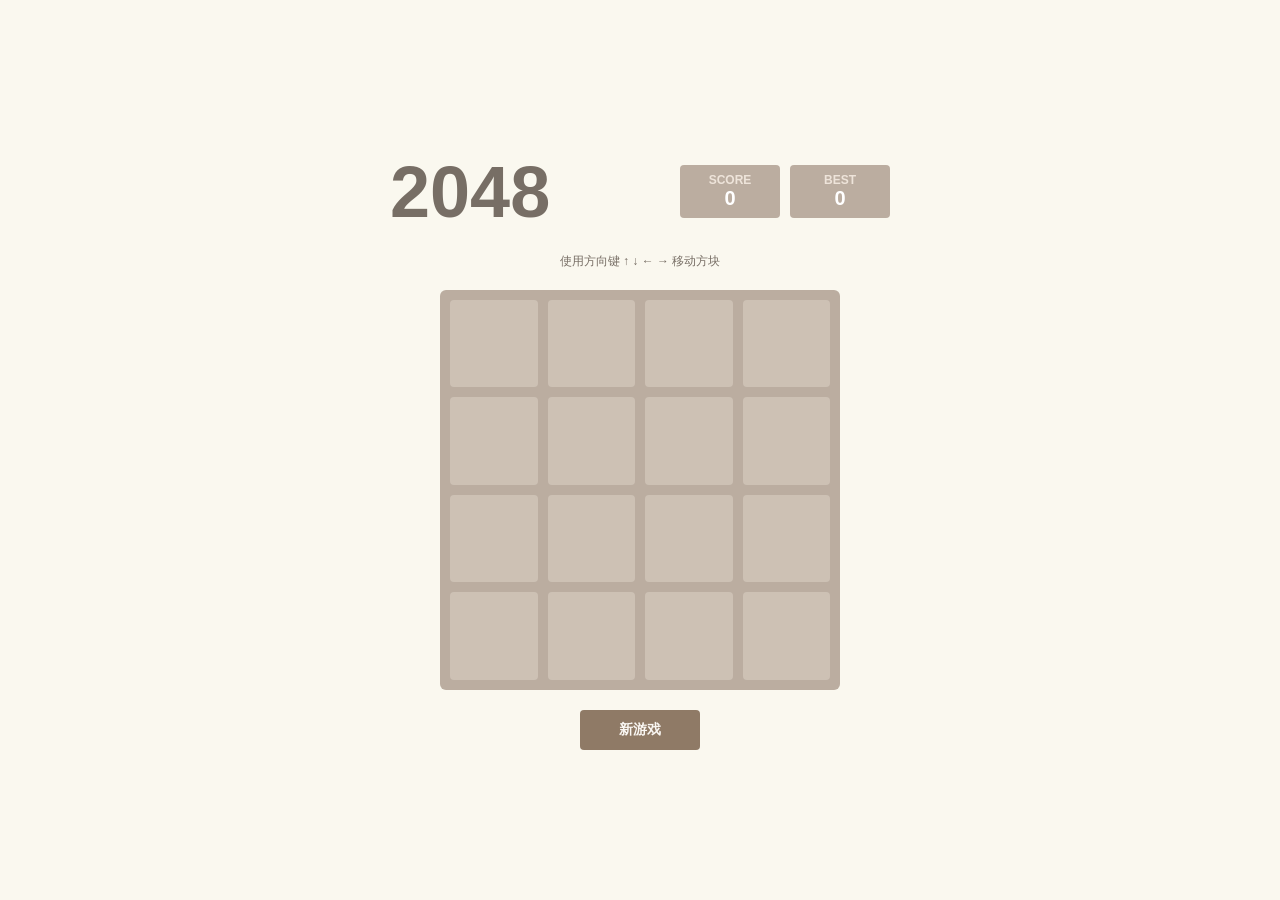
==== index.html @ d7822a84 "feat: 完成2048游戏开发 实现功能： - P0: 4x4网格渲染、方块生成、移动、合并、分数计算、胜负判定、新游戏 - P1: 移动动画、合并动画、分数动画、响应式布局、方块颜色渐变 - P2" ====
<!DOCTYPE html>
<html lang="zh-CN">
<head>
    <meta charset="UTF-8">
    <meta name="viewport" content="width=device-width, initial-scale=1.0">
    <title>2048 游戏</title>
    <link rel="stylesheet" href="css/style.css">
</head>
<body>
    <div class="container">
        <!-- 标题区域 -->
        <header class="header">
            <h1 class="title">2048</h1>
            <div class="scores">
                <div class="score-box">
                    <div class="score-label">SCORE</div>
                    <div class="score-value" id="current-score">0</div>
                </div>
                <div class="score-box">
                    <div class="score-label">BEST</div>
                    <div class="score-value" id="best-score">0</div>
                </div>
            </div>
        </header>

        <!-- 操作提示 -->
        <p class="instructions" id="instructions">使用方向键 ↑ ↓ ← → 移动方块</p>

        <!-- 游戏网格区域 -->
        <div class="game-container" id="game-container">
            <div class="grid-background" id="grid-background">
                <!-- 16个空格格子 -->
            </div>
            <div class="tile-container" id="tile-container">
                <!-- 动态生成的方块 -->
            </div>
        </div>

        <!-- 新游戏按钮 -->
        <button class="new-game-btn" id="new-game-btn">新游戏</button>
    </div>

    <!-- 胜利遮罩层 -->
    <div class="game-overlay" id="win-overlay">
        <div class="overlay-content">
            <h2>恭喜！你赢了！</h2>
            <div class="overlay-buttons">
                <button class="overlay-btn" id="retry-btn">再来一局</button>
                <button class="overlay-btn continue-btn" id="continue-btn">继续游戏</button>
            </div>
        </div>
    </div>

    <!-- 失败遮罩层 -->
    <div class="game-overlay" id="gameover-overlay">
        <div class="overlay-content">
            <h2>游戏结束！</h2>
            <p class="final-score">最终得分：<span id="final-score">0</span></p>
            <button class="overlay-btn" id="restart-btn">重新开始</button>
        </div>
    </div>

    <script src="js/game.js"></script>
</body>
</html>
---- css/style.css ----
/* ==================== 基础样式重置 ==================== */
* {
    margin: 0;
    padding: 0;
    box-sizing: border-box;
}

body {
    font-family: "Clear Sans", "Helvetica Neue", Arial, sans-serif;
    background-color: #faf8ef;
    min-height: 100vh;
    display: flex;
    justify-content: center;
    align-items: center;
    padding: 20px;
}

/* ==================== 容器布局 ==================== */
.container {
    width: 100%;
    max-width: 500px;
    margin: 0 auto;
}

/* ==================== 标题区域 ==================== */
.header {
    display: flex;
    justify-content: space-between;
    align-items: center;
    margin-bottom: 20px;
}

.title {
    font-size: 72px;
    font-weight: bold;
    color: #776e65;
}

/* ==================== 分数显示区域 ==================== */
.scores {
    display: flex;
    gap: 10px;
}

.score-box {
    background-color: #bbada0;
    padding: 8px 16px;
    border-radius: 4px;
    text-align: center;
    min-width: 100px;
}

.score-label {
    font-size: 12px;
    color: #eee4da;
    text-transform: uppercase;
    font-weight: bold;
}

.score-value {
    font-size: 20px;
    color: #ffffff;
    font-weight: bold;
}

/* ==================== 操作提示 ==================== */
.instructions {
    text-align: center;
    font-size: 12px;
    color: #776e65;
    margin-bottom: 20px;
}

/* ==================== 游戏容器 ==================== */
.game-container {
    position: relative;
    width: 400px;
    height: 400px;
    margin: 0 auto 20px;
    background-color: #bbada0;
    border-radius: 6px;
    padding: 10px;
}

/* 网格背景 */
.grid-background {
    display: grid;
    grid-template-columns: repeat(4, 1fr);
    grid-template-rows: repeat(4, 1fr);
    gap: 10px;
    width: 100%;
    height: 100%;
}

/* 背景空格格子 */
.grid-cell {
    background-color: rgba(238, 228, 218, 0.35);
    border-radius: 4px;
}

/* 方块容器 */
.tile-container {
    position: absolute;
    top: 10px;
    left: 10px;
    right: 10px;
    bottom: 10px;
}

/* ==================== 方块样式 ==================== */
.tile {
    position: absolute;
    display: flex;
    justify-content: center;
    align-items: center;
    border-radius: 4px;
    font-weight: bold;
    transition: transform 150ms ease-in-out;
}

/* 方块数字对应的颜色 */
.tile-2 {
    background-color: #eee4da;
    color: #776e65;
    font-size: 48px;
}

.tile-4 {
    background-color: #ede0c8;
    color: #776e65;
    font-size: 48px;
}

.tile-8 {
    background-color: #f2b179;
    color: #f9f6f2;
    font-size: 48px;
}

.tile-16 {
    background-color: #f59563;
    color: #f9f6f2;
    font-size: 44px;
}

.tile-32 {
    background-color: #f67c5f;
    color: #f9f6f2;
    font-size: 44px;
}

.tile-64 {
    background-color: #f65e3b;
    color: #f9f6f2;
    font-size: 44px;
}

.tile-128 {
    background-color: #edcf72;
    color: #f9f6f2;
    font-size: 40px;
}

.tile-256 {
    background-color: #edcc61;
    color: #f9f6f2;
    font-size: 40px;
}

.tile-512 {
    background-color: #edc850;
    color: #f9f6f2;
    font-size: 40px;
}

.tile-1024 {
    background-color: #edc53f;
    color: #f9f6f2;
    font-size: 36px;
}

.tile-2048 {
    background-color: #edc22e;
    color: #f9f6f2;
    font-size: 36px;
}

/* 超过2048的方块 */
.tile-super {
    background-color: #3c3a32;
    color: #f9f6f2;
    font-size: 32px;
}

/* ==================== 方块动画 ==================== */
/* 新方块出现动画 */
@keyframes tile-appear {
    0% {
        opacity: 0;
        transform: scale(0);
    }
    100% {
        opacity: 1;
        transform: scale(1);
    }
}

.tile-new {
    animation: tile-appear 150ms ease-out;
}

/* 方块合并动画 */
@keyframes tile-merge {
    0% {
        transform: scale(1);
    }
    50% {
        transform: scale(1.1);
    }
    100% {
        transform: scale(1);
    }
}

.tile-merged {
    animation: tile-merge 150ms ease-in-out;
}

/* 分数增加动画 */
@keyframes score-pop {
    0% {
        transform: scale(1);
    }
    50% {
        transform: scale(1.2);
    }
    100% {
        transform: scale(1);
    }
}

.score-pop {
    animation: score-pop 150ms ease-in-out;
}

/* ==================== 新游戏按钮 ==================== */
.new-game-btn {
    display: block;
    width: 120px;
    height: 40px;
    margin: 0 auto;
    background-color: #8f7a66;
    color: #f9f6f2;
    border: none;
    border-radius: 4px;
    font-size: 14px;
    font-weight: bold;
    cursor: pointer;
    transition: background-color 0.2s;
}

.new-game-btn:hover {
    background-color: #9f8b77;
}

/* ==================== 游戏遮罩层 ==================== */
.game-overlay {
    position: fixed;
    top: 0;
    left: 0;
    width: 100%;
    height: 100%;
    background-color: rgba(238, 228, 218, 0.73);
    display: none;
    justify-content: center;
    align-items: center;
    z-index: 100;
}

.game-overlay.active {
    display: flex;
}

#gameover-overlay {
    background-color: rgba(238, 228, 218, 0.9);
}

.overlay-content {
    text-align: center;
    padding: 40px;
    background-color: #ffffff;
    border-radius: 8px;
    box-shadow: 0 10px 30px rgba(0, 0, 0, 0.2);
}

.overlay-content h2 {
    font-size: 24px;
    color: #776e65;
    margin-bottom: 20px;
}

.overlay-buttons {
    display: flex;
    gap: 10px;
    justify-content: center;
}

.overlay-btn {
    padding: 10px 20px;
    background-color: #8f7a66;
    color: #f9f6f2;
    border: none;
    border-radius: 4px;
    font-size: 14px;
    font-weight: bold;
    cursor: pointer;
    transition: background-color 0.2s;
}

.overlay-btn:hover {
    background-color: #9f8b77;
}

.continue-btn {
    background-color: #edc22e;
}

.continue-btn:hover {
    background-color: #edc850;
}

.final-score {
    font-size: 20px;
    color: #776e65;
    margin-bottom: 20px;
}

/* ==================== 响应式布局 - 移动端 ==================== */
@media (max-width: 768px) {
    body {
        padding: 10px;
    }

    .header {
        flex-direction: column;
        align-items: center;
        gap: 15px;
    }

    .title {
        font-size: 48px;
    }

    .scores {
        width: 100%;
        justify-content: center;
    }

    .score-box {
        min-width: 48%;
        padding: 6px 12px;
    }

    .score-label {
        font-size: 11px;
    }

    .score-value {
        font-size: 18px;
    }

    .instructions {
        font-size: 12px;
    }

    .game-container {
        width: 90vw;
        max-width: 360px;
        height: 90vw;
        max-height: 360px;
        padding: 8px;
    }

    .grid-background {
        gap: 8px;
    }

    .tile-container {
        top: 8px;
        left: 8px;
        right: 8px;
        bottom: 8px;
    }

    /* 移动端方块字体大小 */
    .tile-2,
    .tile-4,
    .tile-8 {
        font-size: 36px;
    }

    .tile-16,
    .tile-32,
    .tile-64 {
        font-size: 34px;
    }

    .tile-128,
    .tile-256,
    .tile-512 {
        font-size: 30px;
    }

    .tile-1024,
    .tile-2048 {
        font-size: 28px;
    }

    .tile-super {
        font-size: 26px;
    }

    .new-game-btn {
        width: 100%;
    }

    .overlay-content {
        width: 90%;
        max-width: 300px;
        padding: 30px 20px;
    }

    .overlay-content h2 {
        font-size: 20px;
    }

    .overlay-buttons {
        flex-direction: column;
    }
}

/* ==================== 响应式布局 - 超小屏幕 ==================== */
@media (max-width: 400px) {
    .title {
        font-size: 36px;
    }

    .tile-2,
    .tile-4 {
        font-size: 30px;
    }

    .tile-8,
    .tile-16,
    .tile-32,
    .tile-64 {
        font-size: 28px;
    }

    .tile-128,
    .tile-256 {
        font-size: 24px;
    }

    .tile-512,
    .tile-1024 {
        font-size: 22px;
    }

    .tile-2048,
    .tile-super {
        font-size: 20px;
    }
}
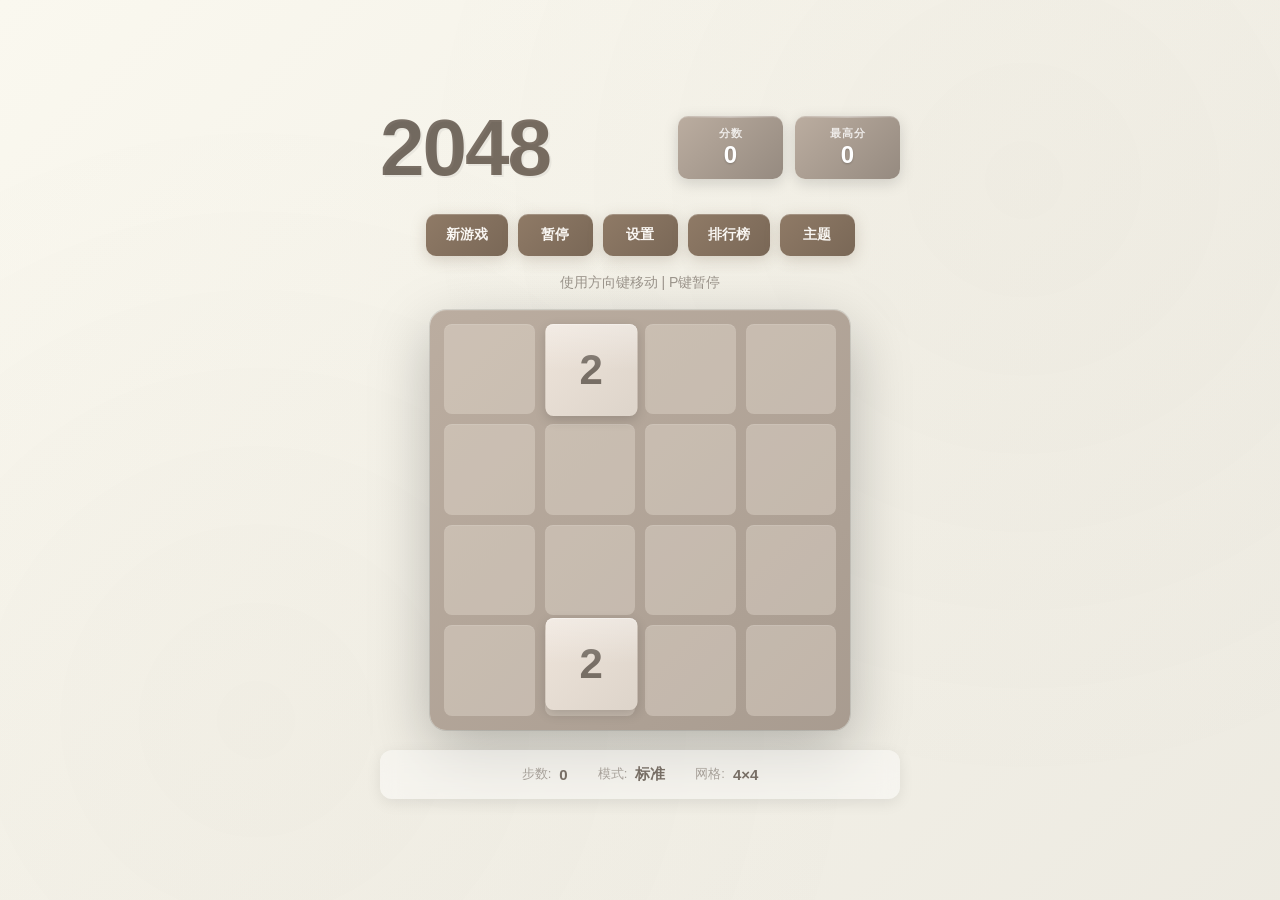
==== commit d0512751: "feat: 完成2048游戏功能升级和性能优化" ====
--- a/index.html
+++ b/index.html
@@ -8,42 +8,119 @@
 </head>
 <body>
     <div class="container">
-        <!-- 标题区域 -->
         <header class="header">
             <h1 class="title">2048</h1>
             <div class="scores">
                 <div class="score-box">
-                    <div class="score-label">SCORE</div>
+                    <div class="score-label">分数</div>
                     <div class="score-value" id="current-score">0</div>
                 </div>
                 <div class="score-box">
-                    <div class="score-label">BEST</div>
+                    <div class="score-label">最高分</div>
                     <div class="score-value" id="best-score">0</div>
                 </div>
             </div>
         </header>
 
-        <!-- 操作提示 -->
+        <div class="controls">
+            <button class="control-btn" id="new-game-btn">新游戏</button>
+            <button class="control-btn" id="pause-btn">暂停</button>
+            <button class="control-btn" id="settings-btn">设置</button>
+            <button class="control-btn" id="leaderboard-btn">排行榜</button>
+            <button class="control-btn" id="theme-toggle-btn">主题</button>
+        </div>
+
         <p class="instructions" id="instructions">使用方向键 ↑ ↓ ← → 移动方块</p>
 
-        <!-- 游戏网格区域 -->
         <div class="game-container" id="game-container">
-            <div class="grid-background" id="grid-background">
-                <!-- 16个空格格子 -->
-            </div>
-            <div class="tile-container" id="tile-container">
-                <!-- 动态生成的方块 -->
+            <div class="grid-background" id="grid-background"></div>
+            <div class="tile-container" id="tile-container"></div>
+            <div class="pause-overlay" id="pause-overlay">
+                <div class="pause-content">
+                    <h2>游戏暂停</h2>
+                    <button class="overlay-btn" id="resume-btn">继续游戏</button>
+                </div>
             </div>
         </div>
 
-        <!-- 新游戏按钮 -->
-        <button class="new-game-btn" id="new-game-btn">新游戏</button>
+        <div class="game-info">
+            <div class="info-item">
+                <span class="info-label">步数:</span>
+                <span class="info-value" id="move-count">0</span>
+            </div>
+            <div class="info-item">
+                <span class="info-label">模式:</span>
+                <span class="info-value" id="game-mode">标准</span>
+            </div>
+            <div class="info-item">
+                <span class="info-label">网格:</span>
+                <span class="info-value" id="grid-size">4×4</span>
+            </div>
+        </div>
     </div>
 
-    <!-- 胜利遮罩层 -->
+    <div class="modal-overlay" id="settings-modal">
+        <div class="modal-content">
+            <div class="modal-header">
+                <h2>游戏设置</h2>
+                <button class="close-btn" id="settings-close">×</button>
+            </div>
+            <div class="modal-body">
+                <div class="setting-item">
+                    <label>网格大小:</label>
+                    <select id="grid-select">
+                        <option value="4">4×4</option>
+                        <option value="5">5×5</option>
+                    </select>
+                </div>
+                <div class="setting-item">
+                    <label>游戏速度:</label>
+                    <select id="speed-select">
+                        <option value="slow">慢速</option>
+                        <option value="normal">标准</option>
+                        <option value="fast">快速</option>
+                    </select>
+                </div>
+                <div class="setting-item">
+                    <label class="toggle-label">
+                        <input type="checkbox" id="sound-toggle" checked>
+                        <span>音效</span>
+                    </label>
+                </div>
+                <div class="setting-item">
+                    <label class="toggle-label">
+                        <input type="checkbox" id="animation-toggle" checked>
+                        <span>动画效果</span>
+                    </label>
+                </div>
+            </div>
+            <div class="modal-footer">
+                <button class="overlay-btn" id="apply-settings">应用设置</button>
+            </div>
+        </div>
+    </div>
+
+    <div class="modal-overlay" id="leaderboard-modal">
+        <div class="modal-content">
+            <div class="modal-header">
+                <h2>排行榜</h2>
+                <button class="close-btn" id="leaderboard-close">×</button>
+            </div>
+            <div class="modal-body">
+                <div class="leaderboard-list" id="leaderboard-list">
+                    <div class="empty-state">暂无记录</div>
+                </div>
+            </div>
+            <div class="modal-footer">
+                <button class="overlay-btn" id="clear-leaderboard">清空记录</button>
+            </div>
+        </div>
+    </div>
+
     <div class="game-overlay" id="win-overlay">
         <div class="overlay-content">
             <h2>恭喜！你赢了！</h2>
+            <p class="final-score">最终得分：<span id="win-score">0</span></p>
             <div class="overlay-buttons">
                 <button class="overlay-btn" id="retry-btn">再来一局</button>
                 <button class="overlay-btn continue-btn" id="continue-btn">继续游戏</button>
@@ -51,7 +128,6 @@
         </div>
     </div>
 
-    <!-- 失败遮罩层 -->
     <div class="game-overlay" id="gameover-overlay">
         <div class="overlay-content">
             <h2>游戏结束！</h2>
@@ -60,6 +136,8 @@
         </div>
     </div>
 
+    <div class="score-popup" id="score-popup"></div>
+
     <script src="js/game.js"></script>
 </body>
-</html>
+</html>
--- a/css/style.css
+++ b/css/style.css
@@ -1,88 +1,256 @@
-/* ==================== 基础样式重置 ==================== */
 * {
     margin: 0;
     padding: 0;
     box-sizing: border-box;
 }
 
+:root {
+    --bg-primary: #faf8ef;
+    --bg-secondary: #bbada0;
+    --bg-cell: rgba(238, 228, 218, 0.35);
+    --text-primary: #776e65;
+    --text-secondary: #f9f6f2;
+    --accent: #8f7a66;
+    --accent-hover: #9f8b77;
+    --tile-2: #eee4da;
+    --tile-4: #ede0c8;
+    --tile-8: #f2b179;
+    --tile-16: #f59563;
+    --tile-32: #f67c5f;
+    --tile-64: #f65e3b;
+    --tile-128: #edcf72;
+    --tile-256: #edcc61;
+    --tile-512: #edc850;
+    --tile-1024: #edc53f;
+    --tile-2048: #edc22e;
+    --tile-super: #3c3a32;
+    --modal-bg: rgba(255, 255, 255, 0.95);
+    --modal-border: #ddd;
+    --score-box: #bbada0;
+    --shadow: rgba(0, 0, 0, 0.15);
+}
+
+[data-theme="dark"] {
+    --bg-primary: #0f0f23;
+    --bg-secondary: #1a1a3e;
+    --bg-cell: rgba(255, 255, 255, 0.06);
+    --text-primary: #eaeaea;
+    --text-secondary: #0f0f23;
+    --accent: #6366f1;
+    --accent-hover: #818cf8;
+    --tile-2: #6366f1;
+    --tile-4: #4f46e5;
+    --tile-8: #f59e0b;
+    --tile-16: #d97706;
+    --tile-32: #ef4444;
+    --tile-64: #dc2626;
+    --tile-128: #10b981;
+    --tile-256: #059669;
+    --tile-512: #06b6d4;
+    --tile-1024: #0891b2;
+    --tile-2048: #ec4899;
+    --tile-super: #ffffff;
+    --modal-bg: rgba(20, 20, 40, 0.98);
+    --modal-border: #333;
+    --score-box: #1e1e4e;
+    --shadow: rgba(0, 0, 0, 0.3);
+}
+
 body {
-    font-family: "Clear Sans", "Helvetica Neue", Arial, sans-serif;
-    background-color: #faf8ef;
+    font-family: "Segoe UI", "Clear Sans", "Helvetica Neue", Arial, sans-serif;
+    background: linear-gradient(135deg, var(--bg-primary) 0%, color-mix(in srgb, var(--bg-primary) 90%, var(--text-primary) 10%) 100%);
     min-height: 100vh;
     display: flex;
     justify-content: center;
     align-items: center;
     padding: 20px;
-}
-
-/* ==================== 容器布局 ==================== */
+    transition: all 0.4s cubic-bezier(0.4, 0, 0.2, 1);
+    overflow-x: hidden;
+}
+
+body::before {
+    content: '';
+    position: fixed;
+    top: 0;
+    left: 0;
+    right: 0;
+    bottom: 0;
+    background-image: 
+        radial-gradient(circle at 20% 80%, rgba(139, 122, 102, 0.03) 0%, transparent 50%),
+        radial-gradient(circle at 80% 20%, rgba(139, 122, 102, 0.03) 0%, transparent 50%);
+    pointer-events: none;
+    z-index: -1;
+}
+
+[data-theme="dark"] body::before {
+    background-image: 
+        radial-gradient(circle at 20% 80%, rgba(99, 102, 241, 0.05) 0%, transparent 50%),
+        radial-gradient(circle at 80% 20%, rgba(99, 102, 241, 0.05) 0%, transparent 50%);
+}
+
 .container {
     width: 100%;
-    max-width: 500px;
+    max-width: 520px;
     margin: 0 auto;
-}
-
-/* ==================== 标题区域 ==================== */
+    animation: fadeInUp 0.6s ease-out;
+}
+
+@keyframes fadeInUp {
+    from {
+        opacity: 0;
+        transform: translateY(20px);
+    }
+    to {
+        opacity: 1;
+        transform: translateY(0);
+    }
+}
+
 .header {
     display: flex;
     justify-content: space-between;
     align-items: center;
     margin-bottom: 20px;
+    flex-wrap: wrap;
+    gap: 15px;
 }
 
 .title {
-    font-size: 72px;
-    font-weight: bold;
-    color: #776e65;
-}
-
-/* ==================== 分数显示区域 ==================== */
+    font-size: clamp(48px, 15vw, 80px);
+    font-weight: 800;
+    color: var(--text-primary);
+    transition: color 0.4s cubic-bezier(0.4, 0, 0.2, 1);
+    text-shadow: 2px 2px 0 rgba(0, 0, 0, 0.05);
+    letter-spacing: -2px;
+    background: linear-gradient(135deg, var(--text-primary) 0%, color-mix(in srgb, var(--text-primary) 70%, var(--accent) 30%) 100%);
+    -webkit-background-clip: text;
+    -webkit-text-fill-color: transparent;
+    background-clip: text;
+}
+
 .scores {
     display: flex;
+    gap: 12px;
+}
+
+.score-box {
+    background: linear-gradient(135deg, var(--score-box) 0%, color-mix(in srgb, var(--score-box) 80%, black 20%) 100%);
+    padding: 10px 20px;
+    border-radius: 10px;
+    text-align: center;
+    min-width: 105px;
+    transition: all 0.3s cubic-bezier(0.4, 0, 0.2, 1);
+    box-shadow: 0 4px 15px rgba(0, 0, 0, 0.15), inset 0 1px 0 rgba(255, 255, 255, 0.2);
+    position: relative;
+    overflow: hidden;
+}
+
+.score-box::before {
+    content: '';
+    position: absolute;
+    top: 0;
+    left: 0;
+    right: 0;
+    height: 2px;
+    background: linear-gradient(90deg, transparent, rgba(255, 255, 255, 0.3), transparent);
+}
+
+.score-label {
+    font-size: 11px;
+    color: rgba(255, 255, 255, 0.8);
+    text-transform: uppercase;
+    font-weight: 600;
+    letter-spacing: 1px;
+}
+
+.score-value {
+    font-size: 24px;
+    color: #ffffff;
+    font-weight: 700;
+    text-shadow: 0 1px 2px rgba(0, 0, 0, 0.2);
+}
+
+.controls {
+    display: flex;
+    flex-wrap: wrap;
     gap: 10px;
-}
-
-.score-box {
-    background-color: #bbada0;
-    padding: 8px 16px;
-    border-radius: 4px;
-    text-align: center;
-    min-width: 100px;
-}
-
-.score-label {
-    font-size: 12px;
-    color: #eee4da;
-    text-transform: uppercase;
-    font-weight: bold;
-}
-
-.score-value {
-    font-size: 20px;
-    color: #ffffff;
-    font-weight: bold;
-}
-
-/* ==================== 操作提示 ==================== */
+    justify-content: center;
+    margin-bottom: 18px;
+}
+
+.control-btn {
+    padding: 12px 20px;
+    background: linear-gradient(135deg, var(--accent) 0%, color-mix(in srgb, var(--accent) 85%, black 15%) 100%);
+    color: var(--text-secondary);
+    border: none;
+    border-radius: 10px;
+    font-size: 14px;
+    font-weight: 600;
+    cursor: pointer;
+    transition: all 0.25s cubic-bezier(0.4, 0, 0.2, 1);
+    min-width: 75px;
+    box-shadow: 0 4px 15px rgba(139, 122, 102, 0.3), inset 0 1px 0 rgba(255, 255, 255, 0.2);
+    position: relative;
+    overflow: hidden;
+}
+
+.control-btn::before {
+    content: '';
+    position: absolute;
+    top: 0;
+    left: -100%;
+    width: 100%;
+    height: 100%;
+    background: linear-gradient(90deg, transparent, rgba(255, 255, 255, 0.2), transparent);
+    transition: left 0.3s ease;
+}
+
+.control-btn:hover::before {
+    left: 100%;
+}
+
+.control-btn:hover {
+    transform: translateY(-3px) scale(1.02);
+    box-shadow: 0 8px 25px rgba(139, 122, 102, 0.4), inset 0 1px 0 rgba(255, 255, 255, 0.3);
+}
+
+.control-btn:active {
+    transform: translateY(-1px) scale(0.98);
+}
+
+[data-theme="dark"] .control-btn {
+    box-shadow: 0 4px 15px rgba(99, 102, 241, 0.3), inset 0 1px 0 rgba(255, 255, 255, 0.1);
+}
+
+[data-theme="dark"] .control-btn:hover {
+    box-shadow: 0 8px 25px rgba(99, 102, 241, 0.4), inset 0 1px 0 rgba(255, 255, 255, 0.2);
+}
+
 .instructions {
     text-align: center;
-    font-size: 12px;
-    color: #776e65;
-    margin-bottom: 20px;
-}
-
-/* ==================== 游戏容器 ==================== */
+    font-size: 14px;
+    color: var(--text-primary);
+    margin-bottom: 18px;
+    transition: color 0.4s cubic-bezier(0.4, 0, 0.2, 1);
+    opacity: 0.7;
+    font-weight: 500;
+}
+
 .game-container {
     position: relative;
-    width: 400px;
-    height: 400px;
+    width: min(90vw, 420px);
+    height: min(90vw, 420px);
     margin: 0 auto 20px;
-    background-color: #bbada0;
-    border-radius: 6px;
-    padding: 10px;
-}
-
-/* 网格背景 */
+    background: linear-gradient(135deg, var(--bg-secondary) 0%, color-mix(in srgb, var(--bg-secondary) 90%, black 10%) 100%);
+    border-radius: 16px;
+    padding: 14px;
+    box-shadow: 
+        0 20px 60px rgba(0, 0, 0, 0.25),
+        0 0 0 1px rgba(0, 0, 0, 0.1),
+        inset 0 1px 0 rgba(255, 255, 255, 0.1);
+    transition: all 0.4s cubic-bezier(0.4, 0, 0.2, 1);
+}
+
 .grid-background {
     display: grid;
     grid-template-columns: repeat(4, 1fr);
@@ -92,383 +260,636 @@
     height: 100%;
 }
 
-/* 背景空格格子 */
+.grid-background.grid-5 {
+    grid-template-columns: repeat(5, 1fr);
+    grid-template-rows: repeat(5, 1fr);
+    gap: 8px;
+}
+
 .grid-cell {
-    background-color: rgba(238, 228, 218, 0.35);
-    border-radius: 4px;
-}
-
-/* 方块容器 */
+    background: var(--bg-cell);
+    border-radius: 8px;
+    transition: background-color 0.4s cubic-bezier(0.4, 0, 0.2, 1);
+    box-shadow: inset 0 1px 0 rgba(255, 255, 255, 0.1);
+}
+
 .tile-container {
     position: absolute;
-    top: 10px;
-    left: 10px;
-    right: 10px;
-    bottom: 10px;
-}
-
-/* ==================== 方块样式 ==================== */
+    top: 14px;
+    left: 14px;
+    right: 14px;
+    bottom: 14px;
+}
+
 .tile {
     position: absolute;
     display: flex;
     justify-content: center;
     align-items: center;
-    border-radius: 4px;
-    font-weight: bold;
-    transition: transform 150ms ease-in-out;
-}
-
-/* 方块数字对应的颜色 */
-.tile-2 {
-    background-color: #eee4da;
-    color: #776e65;
-    font-size: 48px;
-}
-
-.tile-4 {
-    background-color: #ede0c8;
-    color: #776e65;
-    font-size: 48px;
-}
-
-.tile-8 {
-    background-color: #f2b179;
+    border-radius: 8px;
+    font-weight: 700;
+    transition: transform 90ms cubic-bezier(0.34, 1.56, 0.64, 1), opacity 90ms ease-out;
+    user-select: none;
+    will-change: transform, opacity;
+    backface-visibility: hidden;
+    contain: layout paint style;
+    box-shadow: 0 4px 12px rgba(0, 0, 0, 0.15), inset 0 1px 0 rgba(255, 255, 255, 0.3);
+    position: relative;
+}
+
+.tile::before {
+    content: '';
+    position: absolute;
+    top: 0;
+    left: 0;
+    right: 0;
+    height: 50%;
+    background: linear-gradient(180deg, rgba(255, 255, 255, 0.3) 0%, transparent 100%);
+    border-radius: 8px 8px 0 0;
+    pointer-events: none;
+}
+
+.tile-2 { background: linear-gradient(135deg, #eee4da 0%, #ddd4ca 100%); color: #776e65; font-size: 48px; }
+.tile-4 { background: linear-gradient(135deg, #ede0c8 0%, #ddc8a8 100%); color: #776e65; font-size: 48px; }
+.tile-8 { background: linear-gradient(135deg, #f2b179 0%, #e8985a 100%); color: #f9f6f2; font-size: 48px; }
+.tile-16 { background: linear-gradient(135deg, #f59563 0%, #e5754a 100%); color: #f9f6f2; font-size: 44px; }
+.tile-32 { background: linear-gradient(135deg, #f67c5f 0%, #e66548 100%); color: #f9f6f2; font-size: 44px; }
+.tile-64 { background: linear-gradient(135deg, #f65e3b 0%, #e64d28 100%); color: #f9f6f2; font-size: 44px; }
+.tile-128 { background: linear-gradient(135deg, #edcf72 0%, #e0bc50 100%); color: #f9f6f2; font-size: 40px; }
+.tile-256 { background: linear-gradient(135deg, #edcc61 0%, #e0bb50 100%); color: #f9f6f2; font-size: 40px; }
+.tile-512 { background: linear-gradient(135deg, #edc850 0%, #e0b440 100%); color: #f9f6f2; font-size: 40px; }
+.tile-1024 { background: linear-gradient(135deg, #edc53f 0%, #e0af30 100%); color: #f9f6f2; font-size: 36px; }
+.tile-2048 { background: linear-gradient(135deg, #edc22e 0%, #e0aa1e 100%); color: #f9f6f2; font-size: 36px; box-shadow: 0 0 30px rgba(237, 194, 46, 0.4), 0 4px 12px rgba(0, 0, 0, 0.2); }
+.tile-super { background: linear-gradient(135deg, #3c3a32 0%, #2c2a22 100%); color: #f9f6f2; font-size: 32px; }
+
+[data-theme="dark"] .tile-2 { background: linear-gradient(135deg, #6366f1 0%, #4f46e5 100%); color: #fff; }
+[data-theme="dark"] .tile-4 { background: linear-gradient(135deg, #4f46e5 0%, #4338ca 100%); color: #fff; }
+[data-theme="dark"] .tile-8 { background: linear-gradient(135deg, #f59e0b 0%, #d97706 100%); color: #fff; }
+[data-theme="dark"] .tile-16 { background: linear-gradient(135deg, #d97706 0%, #b45309 100%); color: #fff; }
+[data-theme="dark"] .tile-32 { background: linear-gradient(135deg, #ef4444 0%, #dc2626 100%); color: #fff; }
+[data-theme="dark"] .tile-64 { background: linear-gradient(135deg, #dc2626 0%, #b91c1c 100%); color: #fff; }
+[data-theme="dark"] .tile-128 { background: linear-gradient(135deg, #10b981 0%, #059669 100%); color: #fff; }
+[data-theme="dark"] .tile-256 { background: linear-gradient(135deg, #059669 0%, #047857 100%); color: #fff; }
+[data-theme="dark"] .tile-512 { background: linear-gradient(135deg, #06b6d4 0%, #0891b2 100%); color: #fff; }
+[data-theme="dark"] .tile-1024 { background: linear-gradient(135deg, #0891b2 0%, #0e7490 100%); color: #fff; }
+[data-theme="dark"] .tile-2048 { background: linear-gradient(135deg, #ec4899 0%, #db2777 100%); color: #fff; box-shadow: 0 0 30px rgba(236, 72, 153, 0.4), 0 4px 12px rgba(0, 0, 0, 0.3); }
+[data-theme="dark"] .tile-super { background: linear-gradient(135deg, #ffffff 0%, #e5e5e5 100%); color: #0f0f23; }
+
+@keyframes tile-appear {
+    0% { opacity: 0; transform: scale(0); }
+    50% { transform: scale(1.15); }
+    100% { opacity: 1; transform: scale(1); }
+}
+
+.tile-new {
+    animation: tile-appear 160ms cubic-bezier(0.34, 1.56, 0.64, 1);
+}
+
+@keyframes tile-merge {
+    0% { transform: scale(1); }
+    50% { transform: scale(1.2); }
+    100% { transform: scale(1); }
+}
+
+.tile-merged {
+    animation: tile-merge 140ms cubic-bezier(0.34, 1.56, 0.64, 1);
+}
+
+@keyframes score-pop {
+    0% { transform: scale(1); }
+    50% { transform: scale(1.25); }
+    100% { transform: scale(1); }
+}
+
+.score-pop {
+    animation: score-pop 100ms cubic-bezier(0.34, 1.56, 0.64, 1);
+}
+
+.game-info {
+    display: flex;
+    justify-content: center;
+    gap: 30px;
+    margin-top: 15px;
+    padding: 15px 20px;
+    background: rgba(255, 255, 255, 0.4);
+    border-radius: 12px;
+    backdrop-filter: blur(10px);
+    box-shadow: 0 4px 15px rgba(0, 0, 0, 0.08);
+}
+
+[data-theme="dark"] .game-info {
+    background: rgba(255, 255, 255, 0.05);
+}
+
+.info-item {
+    display: flex;
+    align-items: center;
+    gap: 8px;
+}
+
+.info-label {
+    font-size: 13px;
+    color: var(--text-primary);
+    opacity: 0.6;
+    transition: color 0.4s cubic-bezier(0.4, 0, 0.2, 1);
+    font-weight: 500;
+}
+
+.info-value {
+    font-size: 15px;
+    color: var(--text-primary);
+    font-weight: 600;
+    transition: color 0.4s cubic-bezier(0.4, 0, 0.2, 1);
+}
+
+.modal-overlay {
+    position: fixed;
+    top: 0;
+    left: 0;
+    width: 100%;
+    height: 100%;
+    background: rgba(0, 0, 0, 0.65);
+    display: none;
+    justify-content: center;
+    align-items: center;
+    z-index: 1000;
+    backdrop-filter: blur(8px);
+}
+
+.modal-overlay.active {
+    display: flex;
+    animation: overlayFadeIn 0.3s ease-out;
+}
+
+@keyframes overlayFadeIn {
+    from { opacity: 0; }
+    to { opacity: 1; }
+}
+
+.modal-content {
+    background: var(--modal-bg);
+    border-radius: 16px;
+    width: 90%;
+    max-width: 420px;
+    overflow: hidden;
+    box-shadow: 0 25px 80px rgba(0, 0, 0, 0.4);
+    transition: all 0.4s cubic-bezier(0.4, 0, 0.2, 1);
+    animation: modalSlideUp 0.35s cubic-bezier(0.34, 1.56, 0.64, 1);
+}
+
+@keyframes modalSlideUp {
+    from {
+        opacity: 0;
+        transform: translateY(30px) scale(0.95);
+    }
+    to {
+        opacity: 1;
+        transform: translateY(0) scale(1);
+    }
+}
+
+.modal-header {
+    display: flex;
+    justify-content: space-between;
+    align-items: center;
+    padding: 20px 24px;
+    border-bottom: 1px solid var(--modal-border);
+    background: linear-gradient(180deg, rgba(255, 255, 255, 0.05) 0%, transparent 100%);
+}
+
+.modal-header h2 {
+    font-size: 22px;
+    color: var(--text-primary);
+    transition: color 0.4s cubic-bezier(0.4, 0, 0.2, 1);
+    font-weight: 600;
+}
+
+.close-btn {
+    background: none;
+    border: none;
+    font-size: 32px;
+    color: var(--text-primary);
+    cursor: pointer;
+    opacity: 0.5;
+    transition: all 0.2s ease;
+    width: 36px;
+    height: 36px;
+    display: flex;
+    justify-content: center;
+    align-items: center;
+    border-radius: 50%;
+}
+
+.close-btn:hover {
+    opacity: 1;
+    background: rgba(0, 0, 0, 0.1);
+}
+
+.modal-body {
+    padding: 24px;
+}
+
+.setting-item {
+    display: flex;
+    justify-content: space-between;
+    align-items: center;
+    margin-bottom: 20px;
+}
+
+.setting-item:last-child {
+    margin-bottom: 0;
+}
+
+.setting-item label {
+    font-size: 15px;
+    color: var(--text-primary);
+    transition: color 0.4s cubic-bezier(0.4, 0, 0.2, 1);
+    font-weight: 500;
+}
+
+.setting-item select {
+    padding: 10px 14px;
+    border: 2px solid var(--modal-border);
+    border-radius: 10px;
+    background: rgba(255, 255, 255, 0.05);
+    color: var(--text-primary);
+    font-size: 14px;
+    cursor: pointer;
+    transition: all 0.25s cubic-bezier(0.4, 0, 0.2, 1);
+    min-width: 120px;
+}
+
+.setting-item select:hover {
+    border-color: var(--accent);
+}
+
+.setting-item select:focus {
+    outline: none;
+    border-color: var(--accent);
+    box-shadow: 0 0 0 3px rgba(139, 122, 102, 0.1);
+}
+
+[data-theme="dark"] .setting-item select:focus {
+    box-shadow: 0 0 0 3px rgba(99, 102, 241, 0.2);
+}
+
+.toggle-label {
+    display: flex;
+    align-items: center;
+    gap: 12px;
+    cursor: pointer;
+}
+
+.toggle-label input[type="checkbox"] {
+    width: 44px;
+    height: 24px;
+    appearance: none;
+    background: rgba(0, 0, 0, 0.2);
+    border-radius: 12px;
+    position: relative;
+    cursor: pointer;
+    transition: all 0.3s cubic-bezier(0.4, 0, 0.2, 1);
+}
+
+.toggle-label input[type="checkbox"]::before {
+    content: '';
+    position: absolute;
+    width: 20px;
+    height: 20px;
+    background: #fff;
+    border-radius: 50%;
+    top: 2px;
+    left: 2px;
+    transition: all 0.3s cubic-bezier(0.4, 0, 0.2, 1);
+    box-shadow: 0 2px 8px rgba(0, 0, 0, 0.2);
+}
+
+.toggle-label input[type="checkbox"]:checked {
+    background: var(--accent);
+}
+
+.toggle-label input[type="checkbox"]:checked::before {
+    transform: translateX(20px);
+    box-shadow: 0 2px 8px rgba(139, 122, 102, 0.3);
+}
+
+.modal-footer {
+    padding: 18px 24px;
+    border-top: 1px solid var(--modal-border);
+    display: flex;
+    justify-content: flex-end;
+    gap: 12px;
+}
+
+.leaderboard-list {
+    max-height: 280px;
+    overflow-y: auto;
+}
+
+.leaderboard-list::-webkit-scrollbar {
+    width: 6px;
+}
+
+.leaderboard-list::-webkit-scrollbar-track {
+    background: rgba(0, 0, 0, 0.05);
+    border-radius: 3px;
+}
+
+.leaderboard-list::-webkit-scrollbar-thumb {
+    background: rgba(0, 0, 0, 0.2);
+    border-radius: 3px;
+}
+
+.leaderboard-list::-webkit-scrollbar-thumb:hover {
+    background: rgba(0, 0, 0, 0.3);
+}
+
+.leaderboard-item {
+    display: flex;
+    justify-content: space-between;
+    align-items: center;
+    padding: 12px 18px;
+    border-bottom: 1px solid var(--modal-border);
+    transition: all 0.15s ease;
+}
+
+.leaderboard-item:hover {
+    background: rgba(0, 0, 0, 0.03);
+}
+
+.leaderboard-item:first-child {
+    background: linear-gradient(135deg, #ffd700 0%, #ffb700 100%);
+    border-bottom-color: rgba(0, 0, 0, 0.1);
+}
+
+.leaderboard-item:first-child .rank,
+.leaderboard-item:first-child .score,
+.leaderboard-item:first-child .date {
+    color: #1a1a2e;
+}
+
+.leaderboard-item:nth-child(2) {
+    background: linear-gradient(135deg, #e5e5e5 0%, #d4d4d4 100%);
+    border-bottom-color: rgba(0, 0, 0, 0.1);
+}
+
+.leaderboard-item:nth-child(2) .rank,
+.leaderboard-item:nth-child(2) .score,
+.leaderboard-item:nth-child(2) .date {
+    color: #1a1a2e;
+}
+
+.leaderboard-item:nth-child(3) {
+    background: linear-gradient(135deg, #cd7f32 0%, #b06020 100%);
+    border-bottom-color: rgba(0, 0, 0, 0.1);
+}
+
+.leaderboard-item:nth-child(3) .rank,
+.leaderboard-item:nth-child(3) .score,
+.leaderboard-item:nth-child(3) .date {
     color: #f9f6f2;
-    font-size: 48px;
-}
-
-.tile-16 {
-    background-color: #f59563;
-    color: #f9f6f2;
-    font-size: 44px;
-}
-
-.tile-32 {
-    background-color: #f67c5f;
-    color: #f9f6f2;
-    font-size: 44px;
-}
-
-.tile-64 {
-    background-color: #f65e3b;
-    color: #f9f6f2;
-    font-size: 44px;
-}
-
-.tile-128 {
-    background-color: #edcf72;
-    color: #f9f6f2;
-    font-size: 40px;
-}
-
-.tile-256 {
-    background-color: #edcc61;
-    color: #f9f6f2;
-    font-size: 40px;
-}
-
-.tile-512 {
-    background-color: #edc850;
-    color: #f9f6f2;
-    font-size: 40px;
-}
-
-.tile-1024 {
-    background-color: #edc53f;
-    color: #f9f6f2;
-    font-size: 36px;
-}
-
-.tile-2048 {
-    background-color: #edc22e;
-    color: #f9f6f2;
-    font-size: 36px;
-}
-
-/* 超过2048的方块 */
-.tile-super {
-    background-color: #3c3a32;
-    color: #f9f6f2;
-    font-size: 32px;
-}
-
-/* ==================== 方块动画 ==================== */
-/* 新方块出现动画 */
-@keyframes tile-appear {
-    0% {
-        opacity: 0;
-        transform: scale(0);
-    }
-    100% {
-        opacity: 1;
-        transform: scale(1);
-    }
-}
-
-.tile-new {
-    animation: tile-appear 150ms ease-out;
-}
-
-/* 方块合并动画 */
-@keyframes tile-merge {
-    0% {
-        transform: scale(1);
-    }
-    50% {
-        transform: scale(1.1);
-    }
-    100% {
-        transform: scale(1);
-    }
-}
-
-.tile-merged {
-    animation: tile-merge 150ms ease-in-out;
-}
-
-/* 分数增加动画 */
-@keyframes score-pop {
-    0% {
-        transform: scale(1);
-    }
-    50% {
-        transform: scale(1.2);
-    }
-    100% {
-        transform: scale(1);
-    }
-}
-
-.score-pop {
-    animation: score-pop 150ms ease-in-out;
-}
-
-/* ==================== 新游戏按钮 ==================== */
-.new-game-btn {
-    display: block;
-    width: 120px;
-    height: 40px;
-    margin: 0 auto;
-    background-color: #8f7a66;
-    color: #f9f6f2;
-    border: none;
-    border-radius: 4px;
+}
+
+.rank {
+    width: 32px;
+    height: 32px;
+    border-radius: 50%;
+    background: rgba(0, 0, 0, 0.1);
+    display: flex;
+    justify-content: center;
+    align-items: center;
+    font-weight: 700;
     font-size: 14px;
-    font-weight: bold;
-    cursor: pointer;
-    transition: background-color 0.2s;
-}
-
-.new-game-btn:hover {
-    background-color: #9f8b77;
-}
-
-/* ==================== 游戏遮罩层 ==================== */
+    color: var(--text-primary);
+}
+
+.score {
+    font-size: 17px;
+    font-weight: 700;
+    color: var(--text-primary);
+}
+
+.date {
+    font-size: 13px;
+    color: var(--text-primary);
+    opacity: 0.6;
+}
+
+.empty-state {
+    text-align: center;
+    padding: 50px;
+    color: var(--text-primary);
+    opacity: 0.4;
+}
+
 .game-overlay {
     position: fixed;
     top: 0;
     left: 0;
     width: 100%;
     height: 100%;
-    background-color: rgba(238, 228, 218, 0.73);
     display: none;
     justify-content: center;
     align-items: center;
-    z-index: 100;
+    z-index: 500;
+    backdrop-filter: blur(6px);
 }
 
 .game-overlay.active {
     display: flex;
+    animation: overlayFadeIn 0.3s ease-out;
+}
+
+#win-overlay {
+    background: rgba(238, 228, 218, 0.9);
+}
+
+[data-theme="dark"] #win-overlay {
+    background: rgba(15, 15, 35, 0.95);
 }
 
 #gameover-overlay {
-    background-color: rgba(238, 228, 218, 0.9);
+    background: rgba(238, 228, 218, 0.92);
+}
+
+[data-theme="dark"] #gameover-overlay {
+    background: rgba(15, 15, 35, 0.97);
 }
 
 .overlay-content {
     text-align: center;
-    padding: 40px;
-    background-color: #ffffff;
-    border-radius: 8px;
-    box-shadow: 0 10px 30px rgba(0, 0, 0, 0.2);
+    padding: 50px 60px;
+    background: var(--modal-bg);
+    border-radius: 20px;
+    box-shadow: 0 30px 90px rgba(0, 0, 0, 0.4);
+    animation: overlaySlideUp 0.4s cubic-bezier(0.34, 1.56, 0.64, 1);
+    max-width: 90%;
+}
+
+@keyframes overlaySlideUp {
+    from {
+        opacity: 0;
+        transform: translateY(40px) scale(0.9);
+    }
+    to {
+        opacity: 1;
+        transform: translateY(0) scale(1);
+    }
 }
 
 .overlay-content h2 {
+    font-size: clamp(28px, 8vw, 40px);
+    color: var(--text-primary);
+    margin-bottom: 20px;
+    transition: color 0.4s cubic-bezier(0.4, 0, 0.2, 1);
+    font-weight: 700;
+}
+
+.overlay-buttons {
+    display: flex;
+    gap: 15px;
+    justify-content: center;
+    margin-top: 20px;
+}
+
+.overlay-btn {
+    padding: 14px 30px;
+    background: linear-gradient(135deg, var(--accent) 0%, color-mix(in srgb, var(--accent) 85%, black 15%) 100%);
+    color: var(--text-secondary);
+    border: none;
+    border-radius: 12px;
+    font-size: 16px;
+    font-weight: 600;
+    cursor: pointer;
+    transition: all 0.25s cubic-bezier(0.4, 0, 0.2, 1);
+    min-width: 120px;
+    box-shadow: 0 6px 20px rgba(139, 122, 102, 0.3);
+}
+
+.overlay-btn:hover {
+    transform: translateY(-3px);
+    box-shadow: 0 10px 30px rgba(139, 122, 102, 0.4);
+}
+
+.continue-btn {
+    background: linear-gradient(135deg, var(--tile-2048) 0%, color-mix(in srgb, var(--tile-2048) 85%, black 15%) 100%);
+    color: var(--text-secondary);
+}
+
+[data-theme="dark"] .continue-btn {
+    background: linear-gradient(135deg, #ec4899 0%, #db2777 100%);
+}
+
+.final-score {
     font-size: 24px;
-    color: #776e65;
-    margin-bottom: 20px;
-}
-
-.overlay-buttons {
-    display: flex;
-    gap: 10px;
-    justify-content: center;
-}
-
-.overlay-btn {
-    padding: 10px 20px;
-    background-color: #8f7a66;
-    color: #f9f6f2;
-    border: none;
-    border-radius: 4px;
-    font-size: 14px;
-    font-weight: bold;
-    cursor: pointer;
-    transition: background-color 0.2s;
-}
-
-.overlay-btn:hover {
-    background-color: #9f8b77;
-}
-
-.continue-btn {
-    background-color: #edc22e;
-}
-
-.continue-btn:hover {
-    background-color: #edc850;
-}
-
-.final-score {
-    font-size: 20px;
-    color: #776e65;
-    margin-bottom: 20px;
-}
-
-/* ==================== 响应式布局 - 移动端 ==================== */
+    color: var(--text-primary);
+    margin-bottom: 25px;
+    transition: color 0.4s cubic-bezier(0.4, 0, 0.2, 1);
+    font-weight: 600;
+}
+
+.pause-overlay {
+    position: absolute;
+    top: 0;
+    left: 0;
+    width: 100%;
+    height: 100%;
+    background: rgba(0, 0, 0, 0.75);
+    display: none;
+    justify-content: center;
+    align-items: center;
+    border-radius: 16px;
+    backdrop-filter: blur(4px);
+}
+
+.pause-overlay.active {
+    display: flex;
+    animation: pauseFadeIn 0.2s ease-out;
+}
+
+@keyframes pauseFadeIn {
+    from { opacity: 0; }
+    to { opacity: 1; }
+}
+
+.pause-content {
+    text-align: center;
+}
+
+.pause-content h2 {
+    color: #fff;
+    margin-bottom: 25px;
+    font-size: clamp(24px, 6vw, 32px);
+    font-weight: 600;
+    text-shadow: 0 2px 10px rgba(0, 0, 0, 0.3);
+}
+
+.score-popup {
+    position: fixed;
+    top: 50%;
+    left: 50%;
+    transform: translate(-50%, -50%) scale(0);
+    font-size: clamp(28px, 8vw, 48px);
+    font-weight: 800;
+    color: #f65e3b;
+    pointer-events: none;
+    z-index: 600;
+    text-shadow: 0 4px 15px rgba(246, 94, 59, 0.4);
+}
+
+[data-theme="dark"] .score-popup {
+    color: #f87171;
+    text-shadow: 0 4px 15px rgba(248, 113, 113, 0.4);
+}
+
+.score-popup.show {
+    animation: scoreFloat 0.7s cubic-bezier(0.34, 1.56, 0.64, 1) forwards;
+}
+
+@keyframes scoreFloat {
+    0% { transform: translate(-50%, -50%) scale(0); opacity: 1; }
+    30% { transform: translate(-50%, -50%) scale(1.4); opacity: 1; }
+    100% { transform: translate(-50%, -180%) scale(1); opacity: 0; }
+}
+
 @media (max-width: 768px) {
-    body {
+    body { padding: 15px; }
+    .header { flex-direction: column; align-items: center; gap: 15px; }
+    .title { font-size: clamp(40px, 12vw, 56px); }
+    .scores { width: 100%; justify-content: center; gap: 15px; }
+    .score-box { min-width: 45%; padding: 10px 15px; }
+    .score-label { font-size: 11px; }
+    .score-value { font-size: 22px; }
+    .controls { gap: 8px; }
+    .control-btn { padding: 10px 16px; font-size: 13px; min-width: 65px; }
+    .instructions { font-size: 13px; }
+    .game-container {
+        width: min(92vw, 380px);
+        height: min(92vw, 380px);
         padding: 10px;
     }
-
-    .header {
-        flex-direction: column;
-        align-items: center;
-        gap: 15px;
-    }
-
-    .title {
-        font-size: 48px;
-    }
-
-    .scores {
-        width: 100%;
-        justify-content: center;
-    }
-
-    .score-box {
-        min-width: 48%;
-        padding: 6px 12px;
-    }
-
-    .score-label {
-        font-size: 11px;
-    }
-
-    .score-value {
-        font-size: 18px;
-    }
-
-    .instructions {
-        font-size: 12px;
-    }
-
-    .game-container {
-        width: 90vw;
-        max-width: 360px;
-        height: 90vw;
-        max-height: 360px;
-        padding: 8px;
-    }
-
-    .grid-background {
-        gap: 8px;
-    }
-
-    .tile-container {
-        top: 8px;
-        left: 8px;
-        right: 8px;
-        bottom: 8px;
-    }
-
-    /* 移动端方块字体大小 */
-    .tile-2,
-    .tile-4,
-    .tile-8 {
-        font-size: 36px;
-    }
-
-    .tile-16,
-    .tile-32,
-    .tile-64 {
-        font-size: 34px;
-    }
-
-    .tile-128,
-    .tile-256,
-    .tile-512 {
-        font-size: 30px;
-    }
-
-    .tile-1024,
-    .tile-2048 {
-        font-size: 28px;
-    }
-
-    .tile-super {
-        font-size: 26px;
-    }
-
-    .new-game-btn {
-        width: 100%;
-    }
-
-    .overlay-content {
-        width: 90%;
-        max-width: 300px;
-        padding: 30px 20px;
-    }
-
-    .overlay-content h2 {
-        font-size: 20px;
-    }
-
-    .overlay-buttons {
-        flex-direction: column;
-    }
-}
-
-/* ==================== 响应式布局 - 超小屏幕 ==================== */
+    .grid-background { gap: 8px; }
+    .tile-container { top: 10px; left: 10px; right: 10px; bottom: 10px; }
+    .tile-2, .tile-4, .tile-8 { font-size: clamp(30px, 8vw, 42px); }
+    .tile-16, .tile-32, .tile-64 { font-size: clamp(28px, 7vw, 38px); }
+    .tile-128, .tile-256, .tile-512 { font-size: clamp(24px, 6vw, 34px); }
+    .tile-1024, .tile-2048 { font-size: clamp(22px, 5vw, 30px); }
+    .tile-super { font-size: clamp(20px, 4.5vw, 26px); }
+    .game-info { gap: 20px; padding: 12px 15px; }
+    .info-label, .info-value { font-size: 12px; }
+    .overlay-content { width: 92%; padding: 35px 25px; }
+    .overlay-content h2 { font-size: clamp(24px, 7vw, 32px); }
+    .overlay-buttons { flex-direction: column; gap: 10px; }
+    .overlay-btn { width: 100%; }
+    .modal-content { width: 95%; }
+}
+
 @media (max-width: 400px) {
-    .title {
-        font-size: 36px;
-    }
-
-    .tile-2,
-    .tile-4 {
-        font-size: 30px;
-    }
-
-    .tile-8,
-    .tile-16,
-    .tile-32,
-    .tile-64 {
-        font-size: 28px;
-    }
-
-    .tile-128,
-    .tile-256 {
-        font-size: 24px;
-    }
-
-    .tile-512,
-    .tile-1024 {
-        font-size: 22px;
-    }
-
-    .tile-2048,
-    .tile-super {
-        font-size: 20px;
-    }
-}
+    .title { font-size: clamp(32px, 10vw, 44px); }
+    .tile-2, .tile-4 { font-size: clamp(26px, 7vw, 36px); }
+    .tile-8, .tile-16, .tile-32, .tile-64 { font-size: clamp(24px, 6vw, 32px); }
+    .tile-128, .tile-256 { font-size: clamp(20px, 5vw, 28px); }
+    .tile-512, .tile-1024 { font-size: clamp(18px, 4.5vw, 24px); }
+    .tile-2048, .tile-super { font-size: clamp(16px, 4vw, 22px); }
+    .control-btn { padding: 8px 12px; font-size: 12px; }
+}
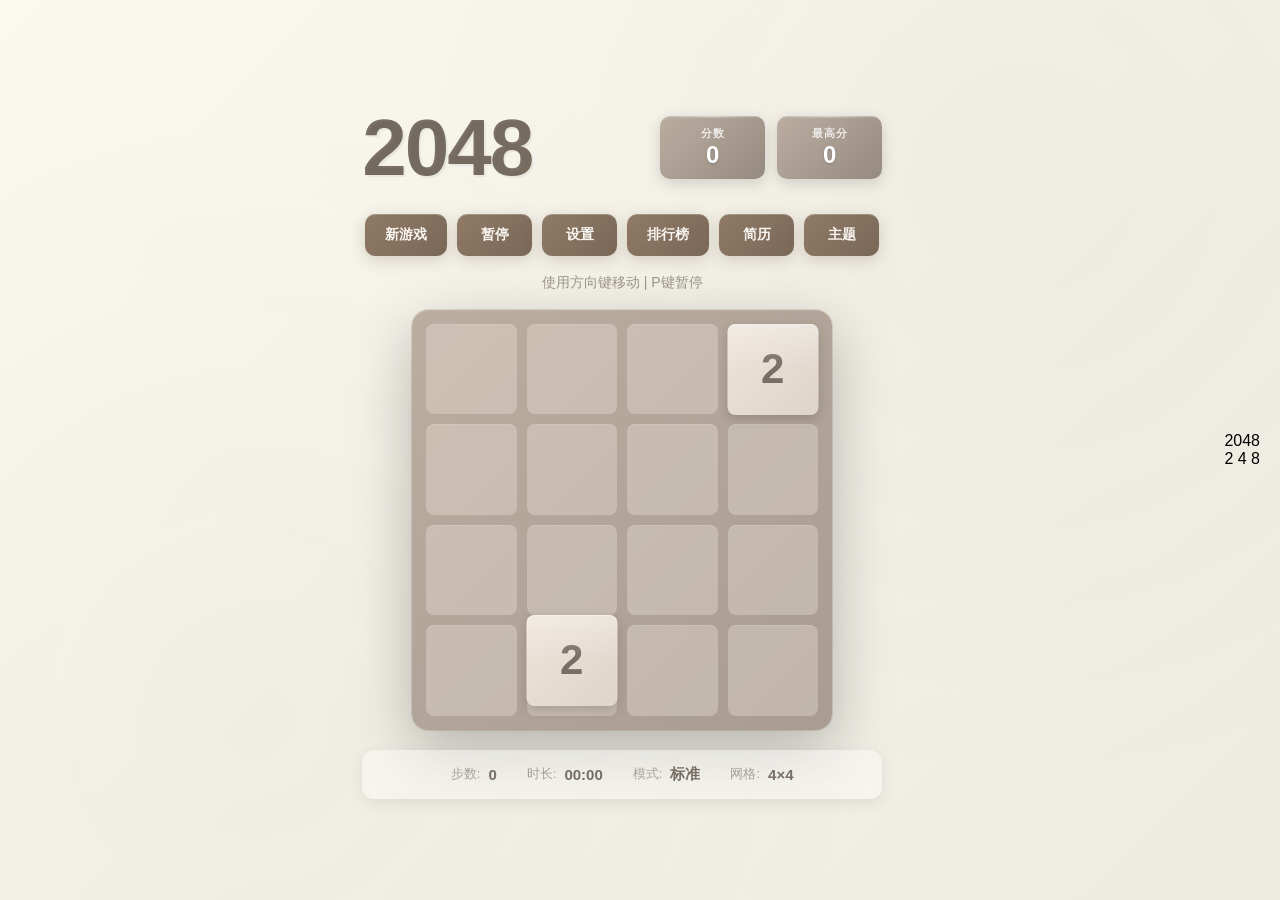
==== commit 3cd0aa5e: "更新index.html：添加加载页、新手引导、成就系统、简历弹窗、分享功能等" ====
--- a/index.html
+++ b/index.html
@@ -4,6 +4,10 @@
     <meta charset="UTF-8">
     <meta name="viewport" content="width=device-width, initial-scale=1.0">
     <title>2048 游戏</title>
+    <script>
+        const savedTheme = localStorage.getItem('theme2048') || 'light';
+        document.documentElement.setAttribute('data-theme', savedTheme);
+    </script>
     <link rel="stylesheet" href="css/style.css">
 </head>
 <body>
@@ -27,6 +31,7 @@
             <button class="control-btn" id="pause-btn">暂停</button>
             <button class="control-btn" id="settings-btn">设置</button>
             <button class="control-btn" id="leaderboard-btn">排行榜</button>
+            <button class="control-btn" id="resume-btn-small">简历</button>
             <button class="control-btn" id="theme-toggle-btn">主题</button>
         </div>
 
@@ -49,6 +54,10 @@
                 <span class="info-value" id="move-count">0</span>
             </div>
             <div class="info-item">
+                <span class="info-label">时长:</span>
+                <span class="info-value" id="game-time">00:00</span>
+            </div>
+            <div class="info-item">
                 <span class="info-label">模式:</span>
                 <span class="info-value" id="game-mode">标准</span>
             </div>
@@ -59,6 +68,60 @@
         </div>
     </div>
 
+    <!-- 启动加载页 -->
+    <div class="loading-screen" id="loading-screen">
+        <div class="loading-content">
+            <div class="loading-logo">2048</div>
+            <div class="loading-tiles">
+                <span class="loading-tile l-t-1">2</span>
+                <span class="loading-tile l-t-2">4</span>
+                <span class="loading-tile l-t-3">8</span>
+            </div>
+        </div>
+    </div>
+
+    <!-- 新手引导弹窗 -->
+    <div class="modal-overlay" id="guide-modal">
+        <div class="modal-content">
+            <div class="modal-header">
+                <h2>欢迎来到 2048</h2>
+                <button class="close-btn" id="guide-close">×</button>
+            </div>
+            <div class="modal-body">
+                <div class="guide-section">
+                    <h3>操作说明</h3>
+                    <p class="guide-desc">使用 <strong>方向键 ↑ ↓ ← →</strong> 移动方块，相同数字的方块碰撞后会合并。</p>
+                    <p class="guide-desc">目标：合成 <strong>2048</strong> 方块！</p>
+                    <p class="guide-desc mobile-only">移动端：在游戏区域<strong>滑动屏幕</strong>操控方块。</p>
+                    <p class="guide-desc">快捷键：<strong>P键</strong> 暂停/继续游戏。</p>
+                </div>
+                <div class="guide-section">
+                    <h3>功能一览</h3>
+                    <ul class="guide-list">
+                        <li>支持 3×3 / 4×4 / 5×5 多种网格</li>
+                        <li>可调节游戏速度（慢速/标准/快速）</li>
+                        <li>排行榜记录历史成绩</li>
+                        <li>成就系统等你解锁</li>
+                        <li>支持复制战绩与截图分享</li>
+                        <li>明暗双主题切换</li>
+                    </ul>
+                </div>
+                <div class="setting-item guide-checkbox">
+                    <label class="toggle-label">
+                        <input type="checkbox" id="guide-no-show">
+                        <span>不再显示此提示</span>
+                    </label>
+                </div>
+            </div>
+            <div class="modal-footer">
+                <button class="overlay-btn" id="guide-start">开始游戏</button>
+            </div>
+        </div>
+    </div>
+
+    <!-- 成就解锁提示容器 -->
+    <div class="achievement-toast-container" id="achievement-toast-container"></div>
+
     <div class="modal-overlay" id="settings-modal">
         <div class="modal-content">
             <div class="modal-header">
@@ -69,6 +132,7 @@
                 <div class="setting-item">
                     <label>网格大小:</label>
                     <select id="grid-select">
+                        <option value="3">3×3</option>
                         <option value="4">4×4</option>
                         <option value="5">5×5</option>
                     </select>
@@ -107,12 +171,132 @@
                 <button class="close-btn" id="leaderboard-close">×</button>
             </div>
             <div class="modal-body">
+                <div class="leaderboard-sort">
+                    <button class="sort-btn active" id="sort-score" data-sort="score">按分数</button>
+                    <button class="sort-btn" id="sort-time" data-sort="time">按时间</button>
+                </div>
                 <div class="leaderboard-list" id="leaderboard-list">
                     <div class="empty-state">暂无记录</div>
                 </div>
             </div>
             <div class="modal-footer">
-                <button class="overlay-btn" id="clear-leaderboard">清空记录</button>
+                <button class="overlay-btn danger-btn" id="clear-leaderboard">清空记录</button>
+            </div>
+        </div>
+    </div>
+
+    <!-- 通用确认弹窗 -->
+    <div class="modal-overlay" id="confirm-modal">
+        <div class="modal-content confirm-dialog">
+            <div class="modal-header">
+                <h2 id="confirm-title">确认操作</h2>
+            </div>
+            <div class="modal-body">
+                <p id="confirm-message">确定要执行此操作吗？</p>
+            </div>
+            <div class="modal-footer">
+                <button class="overlay-btn cancel-btn" id="confirm-cancel">取消</button>
+                <button class="overlay-btn danger-btn" id="confirm-ok">确定</button>
+            </div>
+        </div>
+    </div>
+
+    <!-- 昵称输入弹窗 -->
+    <div class="modal-overlay" id="nickname-modal">
+        <div class="modal-content confirm-dialog">
+            <div class="modal-header">
+                <h2>恭喜！</h2>
+            </div>
+            <div class="modal-body">
+                <p class="nickname-score">你的得分：<strong id="nickname-score-display">0</strong></p>
+                <p>请输入你的昵称，上榜吧！</p>
+                <input type="text" class="nickname-input" id="nickname-input" placeholder="输入昵称..." maxlength="12">
+            </div>
+            <div class="modal-footer">
+                <button class="overlay-btn cancel-btn" id="nickname-skip">跳过</button>
+                <button class="overlay-btn" id="nickname-submit">上榜</button>
+            </div>
+        </div>
+    </div>
+
+    <!-- 个人简历弹窗 - 求职简历模板风格 -->
+    <div class="modal-overlay" id="resume-modal">
+        <div class="resume-cv">
+            <!-- 关闭按钮 -->
+            <button class="close-btn" id="resume-close">×</button>
+
+            <!-- 简历头部 -->
+            <div class="cv-header">
+                <div class="cv-header-left">
+                    <h1 class="cv-name">张赐祈</h1>
+                    <div class="cv-contact">
+                        <span class="cv-contact-item"><span class="cv-icon">📞</span> 19859039818</span>
+                        <span class="cv-contact-item"><span class="cv-icon">✉️</span> 3150471443@qq.com</span>
+                    </div>
+                    <div class="cv-tags">
+                        <span class="cv-tag"><span class="cv-icon-tag">🎓</span> 在读</span>
+                        <span class="cv-tag"><span class="cv-icon-tag">💼</span> 软件测试员</span>
+                        <span class="cv-tag"><span class="cv-icon-tag">📍</span> 福州</span>
+                        <span class="cv-tag"><span class="cv-icon-tag">💰</span> 5000~7000元/月</span>
+                        <span class="cv-tag"><span class="cv-icon-tag">📋</span> 全日制</span>
+                    </div>
+                </div>
+                <div class="cv-header-right">
+                    <div class="cv-avatar">张</div>
+                </div>
+            </div>
+
+            <!-- 教育经历 -->
+            <div class="cv-section">
+                <div class="cv-section-title">
+                    <span class="cv-section-bar"></span>
+                    <span>教育经历</span>
+                </div>
+                <div class="cv-edu">
+                    <div class="cv-edu-header">
+                        <span class="cv-edu-school">福州软件职业技术学院</span>
+                        <span class="cv-edu-major">人工智能技术应用</span>
+                        <span class="cv-edu-date">2024-09 ~ 2027-07</span>
+                    </div>
+                    <div class="cv-edu-detail">
+                        <span>全日制</span>
+                        <span>福州软件职业技术学院</span>
+                        <span>福州长乐区</span>
+                    </div>
+                    <div class="cv-edu-cert">计算机一级证</div>
+                </div>
+            </div>
+
+            <!-- 专业技能 -->
+            <div class="cv-section">
+                <div class="cv-section-title">
+                    <span class="cv-section-bar"></span>
+                    <span>专业技能</span>
+                </div>
+                <div class="cv-skill">
+                    <div class="cv-skill-name">前端开发</div>
+                    <div class="cv-skill-desc">
+                        熟练使用 Vue、HTML/CSS/JavaScript 完成页面开发，独立落地 6 个企业官网项目；掌握 Element UI、Vite 工程化工具，兼容多端浏览器，页面加载速度优化 30%；可独立完成接口联调、页面交互逻辑开发。
+                    </div>
+                </div>
+            </div>
+
+            <!-- 工作经历 -->
+            <div class="cv-section">
+                <div class="cv-section-title">
+                    <span class="cv-section-bar"></span>
+                    <span>工作经历</span>
+                </div>
+                <div class="cv-empty">暂无工作经历</div>
+            </div>
+
+            <!-- 项目经历 -->
+            <div class="cv-section">
+                <div class="cv-section-title">
+                    <span class="cv-section-bar"></span>
+                    <span>项目经历</span>
+                </div>
+                <div class="cv-empty">暂无项目经历</div>
             </div>
         </div>
     </div>
@@ -121,9 +305,14 @@
         <div class="overlay-content">
             <h2>恭喜！你赢了！</h2>
             <p class="final-score">最终得分：<span id="win-score">0</span></p>
+            <p class="final-detail">步数：<span id="win-moves">0</span> | 时长：<span id="win-time">00:00</span></p>
             <div class="overlay-buttons">
                 <button class="overlay-btn" id="retry-btn">再来一局</button>
                 <button class="overlay-btn continue-btn" id="continue-btn">继续游戏</button>
+            </div>
+            <div class="share-buttons">
+                <button class="share-btn" id="win-copy">复制战绩</button>
+                <button class="share-btn" id="win-screenshot">导出截图</button>
             </div>
         </div>
     </div>
@@ -132,7 +321,14 @@
         <div class="overlay-content">
             <h2>游戏结束！</h2>
             <p class="final-score">最终得分：<span id="final-score">0</span></p>
-            <button class="overlay-btn" id="restart-btn">重新开始</button>
+            <p class="final-detail">步数：<span id="gameover-moves">0</span> | 时长：<span id="gameover-time">00:00</span></p>
+            <div class="overlay-buttons">
+                <button class="overlay-btn" id="restart-btn">重新开始</button>
+            </div>
+            <div class="share-buttons">
+                <button class="share-btn" id="gameover-copy">复制战绩</button>
+                <button class="share-btn" id="gameover-screenshot">导出截图</button>
+            </div>
         </div>
     </div>
 
@@ -140,4 +336,4 @@
 
     <script src="js/game.js"></script>
 </body>
-</html>+</html>
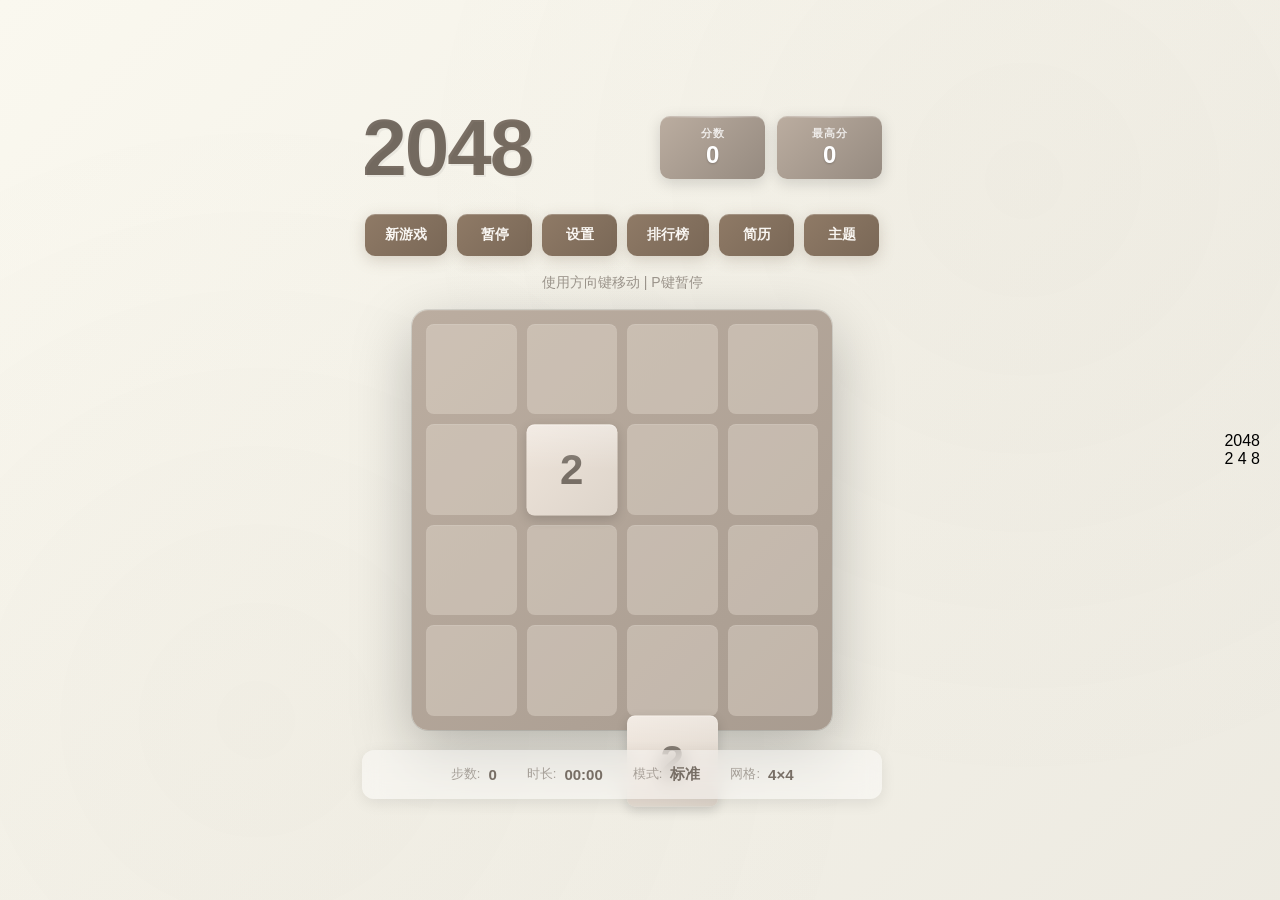
==== commit c814eea0: "Add index.html and test documents" ====
--- a/index.html
+++ b/index.html
@@ -336,4 +336,4 @@
 
     <script src="js/game.js"></script>
 </body>
-</html>
+</html>
